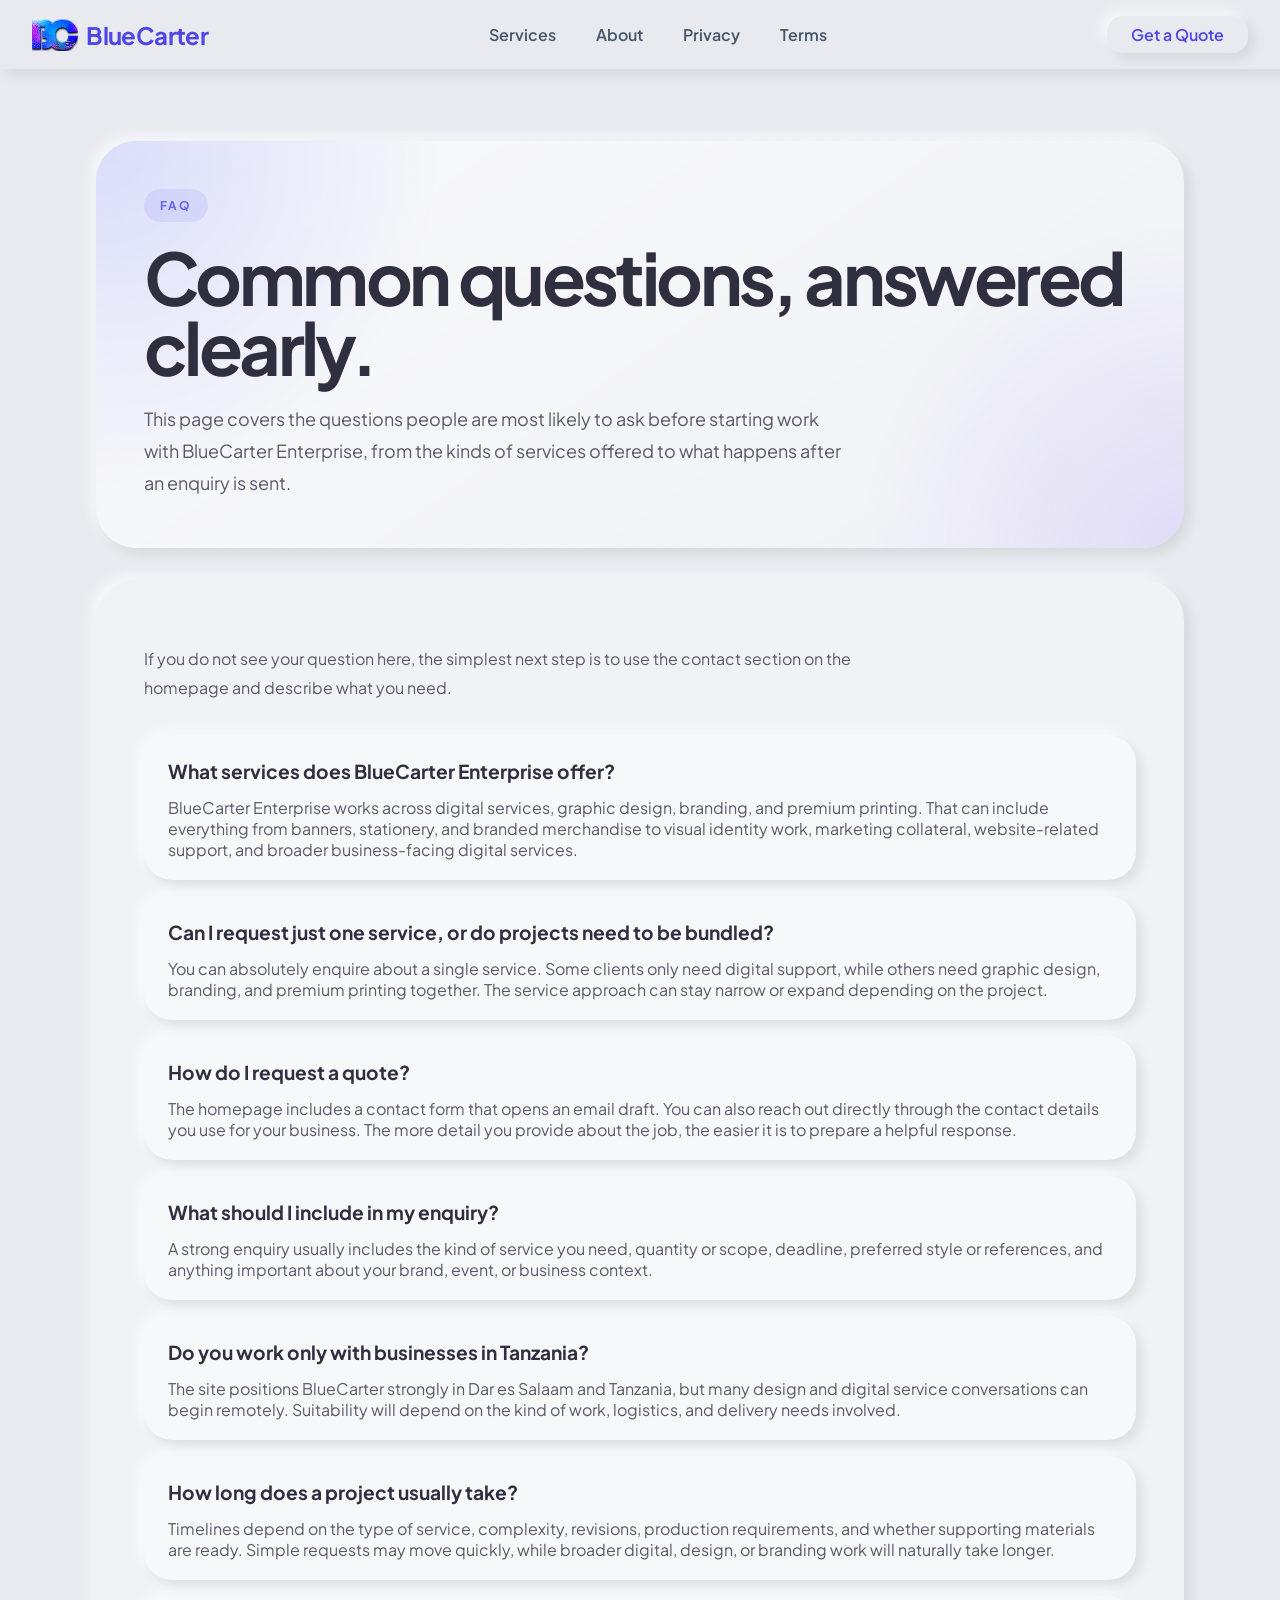
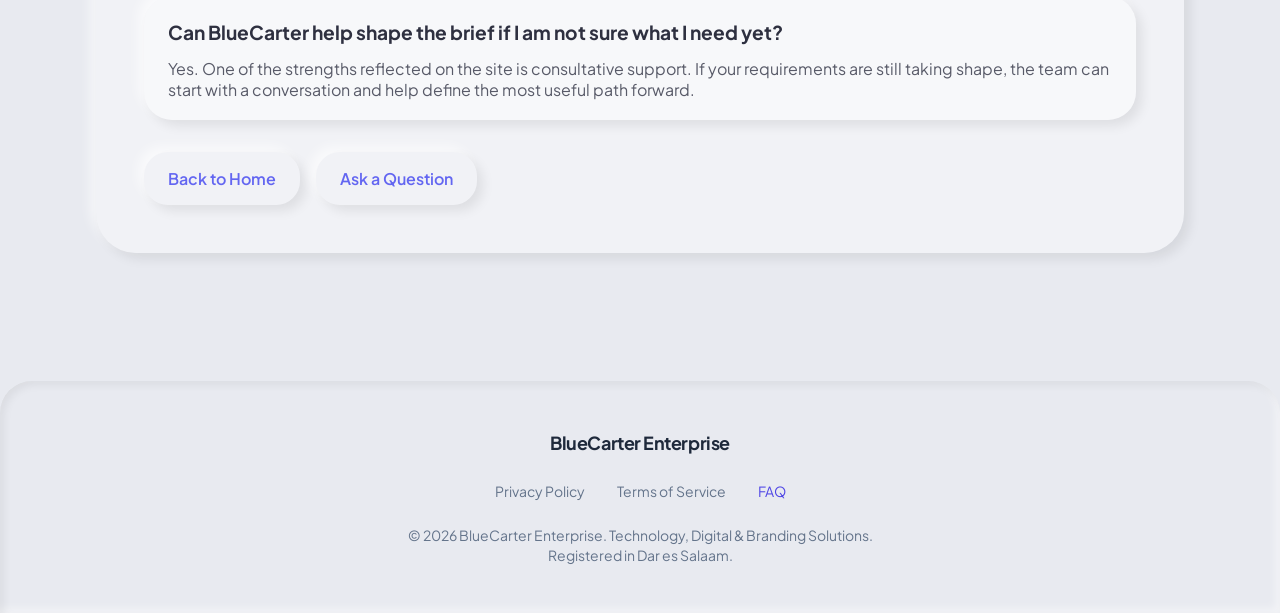
==== faq.html @ fdbb9dce "Initial commit" ====
<!DOCTYPE html>
<html class="light" lang="en">
<head>
  <meta charset="utf-8" />
  <meta content="width=device-width, initial-scale=1.0" name="viewport" />
  <title>FAQ | BlueCarter Enterprise</title>
  <meta content="Frequently asked questions about BlueCarter Enterprise services, process, and enquiries." name="description" />
  <link href="https://fonts.googleapis.com/css2?family=Plus+Jakarta+Sans:wght@400;500;600;700;800&display=swap" rel="stylesheet" />
  <link href="https://fonts.googleapis.com/css2?family=Material+Symbols+Outlined:wght,FILL@100..700,0..1&display=swap" rel="stylesheet" />
  <link href="assets/logos/bc_logo_32x32.png" rel="icon" sizes="32x32" type="image/png" />
  <link href="assets/logos/bc_logo_192x192.png" rel="icon" sizes="192x192" type="image/png" />
  <link href="assets/css/styles.css" rel="stylesheet" />
</head>
<body class="bg-background selection:bg-primary-container selection:text-on-primary-container">
  <div class="site-shell">
    <nav class="sticky top-0 w-full z-50 bg-[#e8eaf0] flex justify-between items-center px-8 py-4 max-w-full mx-auto shadow-[6px_6px_12px_rgba(0,0,0,0.08),-6px_-6px_12px_rgba(255,255,255,0.6)]">
      <a class="flex items-center gap-2 text-2xl font-bold text-indigo-600 tracking-tight" href="index.html">
        <img alt="BlueCarter logo" src="assets/logos/bc_logo.png" style="height: 2rem; width: auto;" />
        <span>BlueCarter</span>
      </a>

      <div class="hidden md:flex space-x-10 font-['Plus_Jakarta_Sans'] font-semibold">
        <a class="text-slate-600 hover:text-indigo-500 transition-colors duration-300" href="index.html#services">Services</a>
        <a class="text-slate-600 hover:text-indigo-500 transition-colors duration-300" href="index.html#about">About</a>
        <a class="text-slate-600 hover:text-indigo-500 transition-colors duration-300" href="privacy-policy.html">Privacy</a>
        <a class="text-slate-600 hover:text-indigo-500 transition-colors duration-300" href="terms-of-service.html">Terms</a>
      </div>

      <a class="neomorph-raised px-6 py-2 rounded-lg text-indigo-600 font-semibold active:shadow-[inset_4px_4px_8px_rgba(0,0,0,0.06),inset_-4px_-4px_8px_rgba(255,255,255,0.5)] transition-all" href="index.html#contact">
        Get a Quote
      </a>
    </nav>

    <main class="page-main">
      <section class="page-hero">
        <div class="page-hero-card neomorph-raised">
          <span class="eyebrow">FAQ</span>
          <h1 class="text-on-surface">Common questions, answered clearly.</h1>
          <p>
            This page covers the questions people are most likely to ask before starting work with BlueCarter Enterprise,
            from the kinds of services offered to what happens after an enquiry is sent.
          </p>
        </div>
      </section>

      <section class="content-page">
        <div class="content-card neomorph-raised">
          <div class="content-prose">
            <p>
              If you do not see your question here, the simplest next step is to use the contact section on the homepage and describe what you need.
            </p>
          </div>

          <div class="faq-list">
            <section class="faq-item neomorph-raised">
              <h2 class="text-on-surface">What services does BlueCarter Enterprise offer?</h2>
              <p class="text-on-surface-variant">
                BlueCarter Enterprise works across digital services, graphic design, branding, and premium printing. That can include everything
                from banners, stationery, and branded merchandise to visual identity work, marketing collateral, website-related support, and broader business-facing digital services.
              </p>
            </section>

            <section class="faq-item neomorph-raised">
              <h2 class="text-on-surface">Can I request just one service, or do projects need to be bundled?</h2>
              <p class="text-on-surface-variant">
                You can absolutely enquire about a single service. Some clients only need digital support, while others need graphic design, branding, and premium printing together.
                The service approach can stay narrow or expand depending on the project.
              </p>
            </section>

            <section class="faq-item neomorph-raised">
              <h2 class="text-on-surface">How do I request a quote?</h2>
              <p class="text-on-surface-variant">
                The homepage includes a contact form that opens an email draft. You can also reach out directly through the contact details you use for your business.
                The more detail you provide about the job, the easier it is to prepare a helpful response.
              </p>
            </section>

            <section class="faq-item neomorph-raised">
              <h2 class="text-on-surface">What should I include in my enquiry?</h2>
              <p class="text-on-surface-variant">
                A strong enquiry usually includes the kind of service you need, quantity or scope, deadline, preferred style or references,
                and anything important about your brand, event, or business context.
              </p>
            </section>

            <section class="faq-item neomorph-raised">
              <h2 class="text-on-surface">Do you work only with businesses in Tanzania?</h2>
              <p class="text-on-surface-variant">
                The site positions BlueCarter strongly in Dar es Salaam and Tanzania, but many design and digital service conversations can begin remotely.
                Suitability will depend on the kind of work, logistics, and delivery needs involved.
              </p>
            </section>

            <section class="faq-item neomorph-raised">
              <h2 class="text-on-surface">How long does a project usually take?</h2>
              <p class="text-on-surface-variant">
                Timelines depend on the type of service, complexity, revisions, production requirements, and whether supporting materials are ready.
                Simple requests may move quickly, while broader digital, design, or branding work will naturally take longer.
              </p>
            </section>

            <section class="faq-item neomorph-raised">
              <h2 class="text-on-surface">Can BlueCarter help shape the brief if I am not sure what I need yet?</h2>
              <p class="text-on-surface-variant">
                Yes. One of the strengths reflected on the site is consultative support. If your requirements are still taking shape,
                the team can start with a conversation and help define the most useful path forward.
              </p>
            </section>
          </div>

          <div class="page-actions">
            <a class="button-link neomorph-raised rounded-xl text-primary font-semibold transition-all" href="index.html">Back to Home</a>
            <a class="button-link neomorph-raised rounded-xl text-primary font-semibold transition-all" href="index.html#contact">Ask a Question</a>
          </div>
        </div>
      </section>
    </main>

    <footer class="w-full rounded-t-[32px] bg-[#e8eaf0] shadow-[inset_4px_4px_8px_rgba(0,0,0,0.06),inset_-4px_-4px_8px_rgba(255,255,255,0.5)] mt-12">
      <div class="flex flex-col items-center py-12 px-6 space-y-6 w-full font-['Plus_Jakarta_Sans'] text-sm">
        <div class="text-lg font-bold text-slate-800 tracking-tight">BlueCarter Enterprise</div>

        <div class="flex space-x-8">
          <a class="text-slate-500 hover:text-indigo-500 transition-opacity duration-200" href="privacy-policy.html">Privacy Policy</a>
          <a class="text-slate-500 hover:text-indigo-500 transition-opacity duration-200" href="terms-of-service.html">Terms of Service</a>
          <a class="text-indigo-600 transition-opacity duration-200" href="faq.html">FAQ</a>
        </div>

        <div class="text-slate-500 text-center max-w-lg">
          © <span id="year"></span> BlueCarter Enterprise. Technology, Digital &amp; Branding Solutions.
          <br />
          Registered in Dar es Salaam.
        </div>
      </div>
    </footer>
  </div>
  <script>
    document.getElementById("year").textContent = new Date().getFullYear();
  </script>
</body>
</html>
---- assets/css/styles.css ----
/* Design tokens shared across the homepage and the standalone content pages. */
:root {
  --color-background: #e8eaf0;
  --color-surface-container-low: #e5e7ed;
  --color-primary: #6366f1;
  --color-primary-container: #818cf8;
  --color-tertiary: #7c3aed;
  --color-tertiary-container: #a78bfa;
  --color-on-surface: #2e3040;
  --color-on-surface-variant: #585a68;
  --color-secondary: #6c6e7e;
  --color-on-primary-container: #e0e2ff;
  --color-ring-primary: rgba(99, 102, 241, 0.35);
}

*,
*::before,
*::after {
  box-sizing: border-box;
}

html {
  scroll-behavior: smooth;
}

body {
  margin: 0;
  font-family: "Plus Jakarta Sans", sans-serif;
  background-color: var(--color-background);
  color: var(--color-on-surface);
}

body::selection {
  background-color: var(--color-primary-container);
  color: var(--color-on-primary-container);
}

img {
  display: block;
  max-width: 100%;
}

button,
input,
select,
textarea {
  font: inherit;
}

button {
  border: 0;
  background: none;
  cursor: pointer;
}

a {
  color: inherit;
  text-decoration: none;
}

.neomorph-raised {
  box-shadow:
    6px 6px 12px rgba(0, 0, 0, 0.08),
    -6px -6px 12px rgba(255, 255, 255, 0.6);
}

.neomorph-inset,
.active\:neomorph-inset:active {
  box-shadow:
    inset 4px 4px 8px rgba(0, 0, 0, 0.06),
    inset -4px -4px 8px rgba(255, 255, 255, 0.5);
}

.material-symbols-outlined {
  font-variation-settings: "FILL" 0, "wght" 500, "GRAD" 0, "opsz" 24;
  line-height: 1;
  display: inline-flex;
  align-items: center;
  justify-content: center;
}

@keyframes marquee {
  0% {
    transform: translateX(0);
  }

  100% {
    transform: translateX(-50%);
  }
}

.animate-marquee {
  display: flex;
  width: max-content;
  animation: marquee 120s linear infinite;
}

@media (prefers-reduced-motion: reduce) {
  .animate-marquee {
    animation: none;
  }

  *,
  *::before,
  *::after {
    scroll-behavior: auto !important;
    transition-duration: 0s !important;
  }
}

.light {
  color-scheme: light;
}

/* Homepage utility-style classes.
   The landing page was originally authored with Tailwind-like utilities in the markup,
   so these class definitions preserve that structure without reworking the HTML. */
.absolute {
  position: absolute;
}

.relative {
  position: relative;
}

.sticky {
  position: sticky;
}

.block {
  display: block;
}

.hidden {
  display: none;
}

.flex {
  display: flex;
}

.grid {
  display: grid;
}

.flex-col {
  flex-direction: column;
}

.flex-wrap {
  flex-wrap: wrap;
}

.items-center {
  align-items: center;
}

.items-start {
  align-items: flex-start;
}

.justify-between {
  justify-content: space-between;
}

.justify-center {
  justify-content: center;
}

.flex-shrink-0 {
  flex-shrink: 0;
}

.w-full {
  width: 100%;
}

.w-10 {
  width: 2.5rem;
}

.w-12 {
  width: 3rem;
}

.w-14 {
  width: 3.5rem;
}

.w-20 {
  width: 5rem;
}

.w-96 {
  width: 24rem;
}

.max-w-full {
  max-width: 100%;
}

.max-w-3xl {
  max-width: 48rem;
}

.max-w-4xl {
  max-width: 56rem;
}

.max-w-5xl {
  max-width: 64rem;
}

.max-w-7xl {
  max-width: 80rem;
}

.max-w-lg {
  max-width: 32rem;
}

.min-h-\[360px\] {
  min-height: 360px;
}

.min-h-\[819px\] {
  min-height: 819px;
}

.h-1\.5 {
  height: 0.375rem;
}

.h-10 {
  height: 2.5rem;
}

.h-12 {
  height: 3rem;
}

.h-14 {
  height: 3.5rem;
}

.h-96 {
  height: 24rem;
}

.h-\[500px\] {
  height: 500px;
}

.mx-auto {
  margin-left: auto;
  margin-right: auto;
}

.mb-2 {
  margin-bottom: 0.5rem;
}

.mb-3 {
  margin-bottom: 0.75rem;
}

.mb-4 {
  margin-bottom: 1rem;
}

.mb-6 {
  margin-bottom: 1.5rem;
}

.mb-8 {
  margin-bottom: 2rem;
}

.mb-12 {
  margin-bottom: 3rem;
}

.mb-16 {
  margin-bottom: 4rem;
}

.mt-6 {
  margin-top: 1.5rem;
}

.mt-12 {
  margin-top: 3rem;
}

.ml-2 {
  margin-left: 0.5rem;
}

.p-4 {
  padding: 1rem;
}

.p-8 {
  padding: 2rem;
}

.p-12 {
  padding: 3rem;
}

.px-4 {
  padding-left: 1rem;
  padding-right: 1rem;
}

.px-6 {
  padding-left: 1.5rem;
  padding-right: 1.5rem;
}

.px-8 {
  padding-left: 2rem;
  padding-right: 2rem;
}

.px-10 {
  padding-left: 2.5rem;
  padding-right: 2.5rem;
}

.py-2 {
  padding-top: 0.5rem;
  padding-bottom: 0.5rem;
}

.py-4 {
  padding-top: 1rem;
  padding-bottom: 1rem;
}

.py-5 {
  padding-top: 1.25rem;
  padding-bottom: 1.25rem;
}

.py-6 {
  padding-top: 1.5rem;
  padding-bottom: 1.5rem;
}

.py-12 {
  padding-top: 3rem;
  padding-bottom: 3rem;
}

.py-20 {
  padding-top: 5rem;
  padding-bottom: 5rem;
}

.py-24 {
  padding-top: 6rem;
  padding-bottom: 6rem;
}

.pt-4 {
  padding-top: 1rem;
}

.pr-12 {
  padding-right: 3rem;
}

.top-0 {
  top: 0;
}

.top-1\/4 {
  top: 25%;
}

.bottom-1\/4 {
  bottom: 25%;
}

.left-1\/4 {
  left: 25%;
}

.right-1\/4 {
  right: 25%;
}

.inset-0 {
  inset: 0;
}

.z-0 {
  z-index: 0;
}

.z-10 {
  z-index: 10;
}

.z-50 {
  z-index: 50;
}

.overflow-hidden {
  overflow: hidden;
}

.pointer-events-none {
  pointer-events: none;
}

.whitespace-nowrap {
  white-space: nowrap;
}

.object-cover {
  object-fit: cover;
}

.appearance-none {
  appearance: none;
}

.outline-none {
  outline: none;
}

.text-center {
  text-align: center;
}

.text-sm {
  font-size: 0.875rem;
  line-height: 1.25rem;
}

.text-lg {
  font-size: 1.125rem;
  line-height: 1.75rem;
}

.text-xl {
  font-size: 1.25rem;
  line-height: 1.75rem;
}

.text-2xl {
  font-size: 1.5rem;
  line-height: 2rem;
}

.text-3xl {
  font-size: 1.875rem;
  line-height: 2.25rem;
}

.text-4xl {
  font-size: 2.25rem;
  line-height: 2.5rem;
}

.text-5xl {
  font-size: 3rem;
  line-height: 1;
}

.font-medium {
  font-weight: 500;
}

.font-semibold {
  font-weight: 600;
}

.font-bold {
  font-weight: 700;
}

.font-extrabold {
  font-weight: 800;
}

.uppercase {
  text-transform: uppercase;
}

.leading-none {
  line-height: 1;
}

.leading-tight {
  line-height: 1.2;
}

.leading-relaxed {
  line-height: 1.625;
}

.tracking-tight {
  letter-spacing: -0.025em;
}

.tracking-tighter {
  letter-spacing: -0.05em;
}

.tracking-widest {
  letter-spacing: 0.1em;
}

.text-primary {
  color: var(--color-primary);
}

.text-secondary {
  color: var(--color-secondary);
}

.text-tertiary {
  color: var(--color-tertiary);
}

.text-on-surface {
  color: var(--color-on-surface);
}

.text-on-surface-variant {
  color: var(--color-on-surface-variant);
}

.text-indigo-600 {
  color: #4f46e5;
}

.text-slate-400\/50 {
  color: rgba(148, 163, 184, 0.5);
}

.text-slate-500 {
  color: #64748b;
}

.text-slate-600 {
  color: #475569;
}

.text-slate-800 {
  color: #1e293b;
}

.bg-background,
.bg-\[\#e8eaf0\] {
  background-color: var(--color-background);
}

.bg-surface-container-low {
  background-color: var(--color-surface-container-low);
}

.bg-primary {
  background-color: var(--color-primary);
}

.bg-primary-container {
  background-color: var(--color-primary-container);
}

.bg-tertiary-container {
  background-color: var(--color-tertiary-container);
}

.bg-gradient-to-br {
  background-image: linear-gradient(to bottom right, rgba(255, 255, 255, 0.4), transparent);
}

.from-white\/40,
.to-transparent {
  color: inherit;
}

.mix-blend-multiply {
  mix-blend-mode: multiply;
}

.filter {
  filter: var(--tw-filter);
}

.blur-3xl {
  --tw-filter: blur(64px);
}

.opacity-0 {
  opacity: 0;
}

.opacity-30 {
  opacity: 0.3;
}

.opacity-40 {
  opacity: 0.4;
}

.border-none {
  border: none;
}

.border-b-2 {
  border-bottom-width: 2px;
  border-bottom-style: solid;
}

.border-indigo-600 {
  border-color: #4f46e5;
}

.ring-1 {
  box-shadow:
    0 0 0 1px rgba(99, 102, 241, 0.1),
    6px 6px 12px rgba(0, 0, 0, 0.08),
    -6px -6px 12px rgba(255, 255, 255, 0.6);
}

.ring-primary\/10 {
  box-shadow:
    0 0 0 1px rgba(99, 102, 241, 0.1),
    6px 6px 12px rgba(0, 0, 0, 0.08),
    -6px -6px 12px rgba(255, 255, 255, 0.6);
}

.shadow-\[6px_6px_12px_rgba\(0\,0\,0\,0\.08\)\,-6px_-6px_12px_rgba\(255\,255\,255\,0\.6\)\] {
  box-shadow:
    6px 6px 12px rgba(0, 0, 0, 0.08),
    -6px -6px 12px rgba(255, 255, 255, 0.6);
}

.shadow-\[inset_4px_4px_8px_rgba\(0\,0\,0\,0\.06\)\,inset_-4px_-4px_8px_rgba\(255\,255\,255\,0\.5\)\] {
  box-shadow:
    inset 4px 4px 8px rgba(0, 0, 0, 0.06),
    inset -4px -4px 8px rgba(255, 255, 255, 0.5);
}

.rounded-full {
  border-radius: 9999px;
}

.rounded-lg {
  border-radius: 1rem;
}

.rounded-xl {
  border-radius: 1.5rem;
}

.rounded-2xl {
  border-radius: 1rem;
}

.rounded-\[32px\] {
  border-radius: 32px;
}

.rounded-\[40px\] {
  border-radius: 40px;
}

.rounded-\[48px\] {
  border-radius: 48px;
}

.rounded-t-\[32px\] {
  border-top-left-radius: 32px;
  border-top-right-radius: 32px;
}

.transition,
.transition-all,
.transition-colors,
.transition-opacity {
  transition-duration: 300ms;
  transition-timing-function: ease;
}

.transition {
  transition-property: all;
}

.transition-all {
  transition-property: all;
}

.transition-colors {
  transition-property: color, background-color, border-color;
}

.transition-opacity {
  transition-property: opacity;
}

.duration-200 {
  transition-duration: 200ms;
}

.duration-300 {
  transition-duration: 300ms;
}

.duration-500 {
  transition-duration: 500ms;
}

.group:hover .group-hover\:opacity-100 {
  opacity: 1;
}

.group:hover .group-hover\:scale-110 {
  transform: scale(1.1);
}

.group:hover .group-hover\:rotate-3 {
  transform: rotate(3deg);
}

.group:hover .group-hover\:scale-110.group-hover\:rotate-3 {
  transform: scale(1.1) rotate(3deg);
}

.hover\:-translate-y-1:hover {
  transform: translateY(-0.25rem);
}

.hover\:translate-y-\[-2px\]:hover {
  transform: translateY(-2px);
}

.active\:translate-y-\[2px\]:active {
  transform: translateY(2px);
}

.hover\:text-indigo-500:hover {
  color: #6366f1;
}

.hover\:text-primary:hover {
  color: var(--color-primary);
}

.hover\:shadow-\[10px_10px_20px_rgba\(0\,0\,0\,0\.12\)\,-10px_-10px_20px_rgba\(255\,255\,255\,0\.7\)\]:hover {
  box-shadow:
    10px 10px 20px rgba(0, 0, 0, 0.12),
    -10px -10px 20px rgba(255, 255, 255, 0.7);
}

.active\:shadow-\[inset_4px_4px_8px_rgba\(0\,0\,0\,0\.06\)\,inset_-4px_-4px_8px_rgba\(255\,255\,255\,0\.5\)\]:active {
  box-shadow:
    inset 4px 4px 8px rgba(0, 0, 0, 0.06),
    inset -4px -4px 8px rgba(255, 255, 255, 0.5);
}

.focus\:ring-2:focus {
  box-shadow: 0 0 0 2px var(--color-ring-primary);
}

.focus\:ring-primary:focus {
  box-shadow: 0 0 0 2px var(--color-ring-primary);
}

.placeholder\:text-slate-400::placeholder {
  color: #94a3b8;
}

.space-x-4 > * + * {
  margin-left: 1rem;
}

.space-x-8 > * + * {
  margin-left: 2rem;
}

.space-x-10 > * + * {
  margin-left: 2.5rem;
}

.space-x-12 > * + * {
  margin-left: 3rem;
}

.space-y-2 > * + * {
  margin-top: 0.5rem;
}

.space-y-6 > * + * {
  margin-top: 1.5rem;
}

.space-y-8 > * + * {
  margin-top: 2rem;
}

.gap-2 {
  gap: 0.5rem;
}

.gap-3 {
  gap: 0.75rem;
}

.gap-6 {
  gap: 1.5rem;
}

.gap-8 {
  gap: 2rem;
}

.gap-16 {
  gap: 4rem;
}

.grid-cols-1 {
  grid-template-columns: 1fr;
}

.auto-rows-fr {
  grid-auto-rows: 1fr;
}

.font-\[\'Plus_Jakarta_Sans\'\] {
  font-family: "Plus Jakarta Sans", sans-serif;
}

nav a:focus-visible,
button:focus-visible,
input:focus-visible,
select:focus-visible,
textarea:focus-visible {
  outline: 2px solid var(--color-primary);
  outline-offset: 2px;
}

@media (min-width: 768px) {
  .md\:flex {
    display: flex;
  }

  .md\:flex-row {
    flex-direction: row;
  }

  .md\:grid-cols-2 {
    grid-template-columns: repeat(2, minmax(0, 1fr));
  }

  .md\:p-16 {
    padding: 4rem;
  }

  .md\:text-2xl {
    font-size: 1.5rem;
    line-height: 2rem;
  }

  .md\:text-7xl {
    font-size: 4.5rem;
    line-height: 1;
  }
}

@media (min-width: 1024px) {
  .lg\:grid-cols-2 {
    grid-template-columns: repeat(2, minmax(0, 1fr));
  }
}

@media (max-width: 767px) {
  .sticky {
    position: static;
  }

  .min-h-\[819px\] {
    min-height: auto;
    padding-top: 5rem;
    padding-bottom: 5rem;
  }

  nav {
    gap: 1rem;
    padding-left: 1.25rem;
    padding-right: 1.25rem;
  }

  .rounded-\[48px\] {
    border-radius: 32px;
  }
}

/* Shared content-page pattern.
   These classes are intentionally separate from the homepage utilities because the
   legal/help pages need calmer, document-first layouts while still using the same
   brand palette, spacing language, and surface treatment. */
.site-shell {
  min-height: 100vh;
  display: flex;
  flex-direction: column;
}

.page-main {
  flex: 1;
}

.page-hero {
  max-width: 72rem;
  margin: 0 auto;
  padding: 4.5rem 2rem 2rem;
}

.page-hero-card {
  position: relative;
  overflow: hidden;
  border-radius: 40px;
  padding: 3rem;
  background:
    radial-gradient(circle at top left, rgba(129, 140, 248, 0.26), transparent 30%),
    radial-gradient(circle at bottom right, rgba(167, 139, 250, 0.22), transparent 28%),
    linear-gradient(145deg, rgba(255, 255, 255, 0.72), rgba(255, 255, 255, 0.38));
}

.eyebrow {
  display: inline-flex;
  align-items: center;
  gap: 0.5rem;
  padding: 0.55rem 1rem;
  border-radius: 9999px;
  background-color: rgba(99, 102, 241, 0.12);
  color: var(--color-primary);
  font-size: 0.75rem;
  font-weight: 700;
  letter-spacing: 0.16em;
  text-transform: uppercase;
}

.page-hero h1 {
  margin: 1.25rem 0 0;
  font-size: clamp(2.5rem, 6vw, 4.5rem);
  line-height: 0.98;
  letter-spacing: -0.05em;
}

.page-hero p {
  max-width: 44rem;
  margin: 1.25rem 0 0;
  color: var(--color-on-surface-variant);
  font-size: 1.125rem;
  line-height: 1.8;
}

.content-page {
  max-width: 72rem;
  margin: 0 auto;
  padding: 0 2rem 5rem;
}

.content-card {
  border-radius: 40px;
  padding: 3rem;
  background-color: rgba(255, 255, 255, 0.38);
}

.content-prose {
  max-width: 48rem;
}

.content-prose h2 {
  margin: 2.5rem 0 0.85rem;
  font-size: 1.75rem;
  line-height: 1.2;
  letter-spacing: -0.03em;
}

.content-prose h2:first-child {
  margin-top: 0;
}

.content-prose p,
.content-prose li {
  color: var(--color-on-surface-variant);
  font-size: 1rem;
  line-height: 1.85;
}

.content-prose ul {
  margin: 0.9rem 0 0;
  padding-left: 1.25rem;
}

.content-prose li + li {
  margin-top: 0.4rem;
}

.content-prose a {
  color: var(--color-primary);
}

.page-actions {
  display: flex;
  flex-wrap: wrap;
  gap: 1rem;
  margin-top: 2rem;
}

/* Reusable button-like anchor used on the content pages for simple page actions. */
.button-link {
  display: inline-flex;
  align-items: center;
  justify-content: center;
  gap: 0.5rem;
  padding: 1rem 1.5rem;
}

.faq-list {
  display: grid;
  gap: 1rem;
  margin-top: 2rem;
}

/* FAQ cards stay visually lighter than homepage feature tiles so reading remains primary. */
.faq-item {
  border-radius: 28px;
  padding: 1.5rem 1.5rem 1.25rem;
  background-color: rgba(255, 255, 255, 0.42);
}

.faq-item h2 {
  margin: 0;
  font-size: 1.2rem;
  line-height: 1.35;
}

.faq-item p {
  margin: 0.75rem 0 0;
}

@media (max-width: 767px) {
  /* Content pages use their own mobile spacing rules so text-heavy layouts stay readable
     without affecting the landing page’s more promotional composition. */
  .page-hero {
    padding: 2.5rem 1.25rem 1.25rem;
  }

  .content-page {
    padding: 0 1.25rem 3rem;
  }

  .page-hero-card,
  .content-card {
    padding: 2rem 1.5rem;
    border-radius: 32px;
  }
}
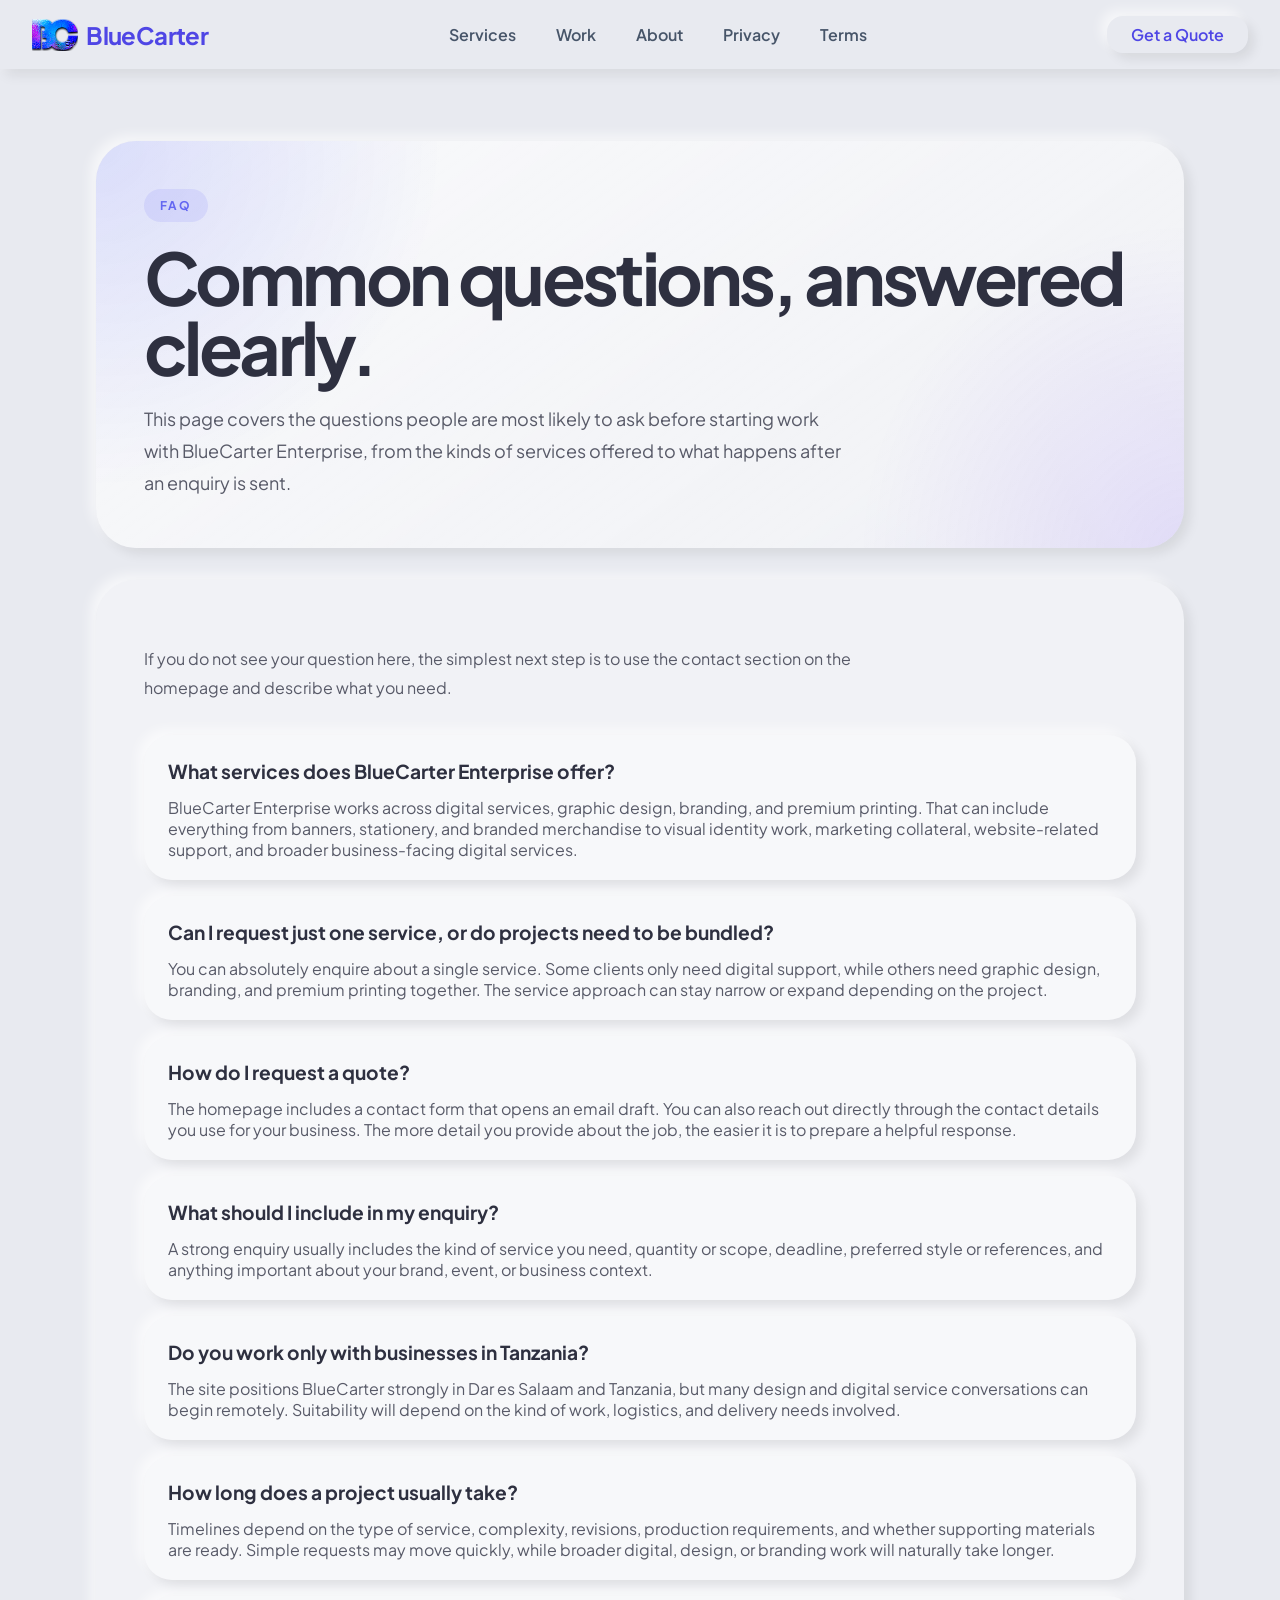
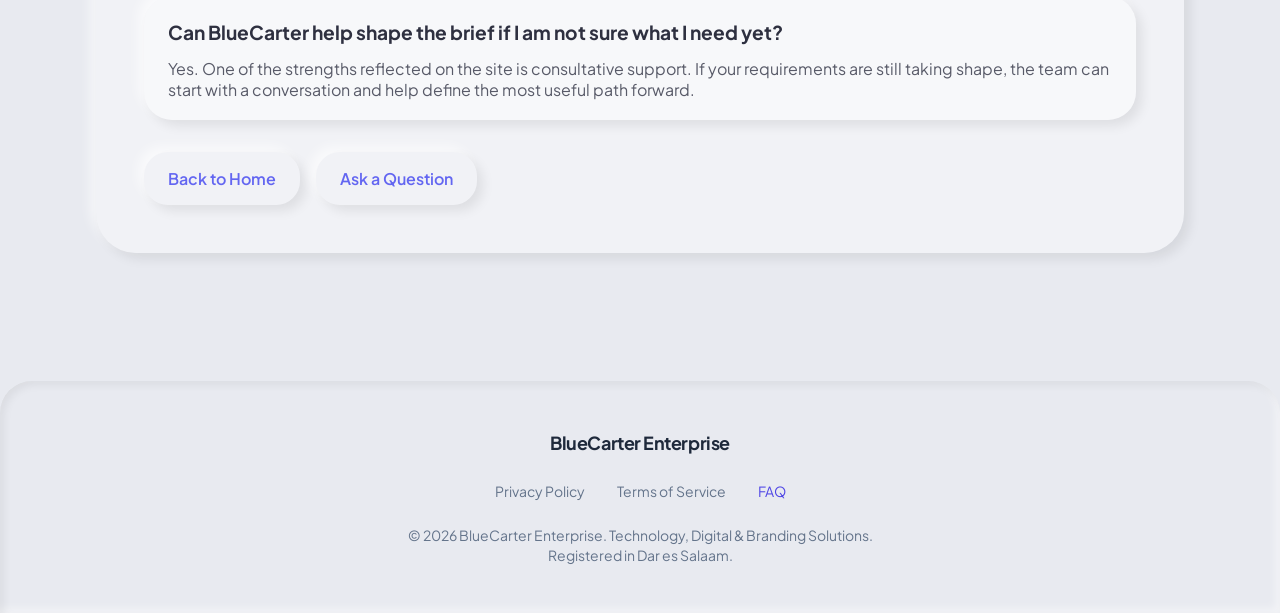
==== commit 53a1dcee: "feat: refine site structure and add standalone support pages - convert the site to a cleaner static " ====
--- a/faq.html
+++ b/faq.html
@@ -21,6 +21,7 @@
 
       <div class="hidden md:flex space-x-10 font-['Plus_Jakarta_Sans'] font-semibold">
         <a class="text-slate-600 hover:text-indigo-500 transition-colors duration-300" href="index.html#services">Services</a>
+        <a class="text-slate-600 hover:text-indigo-500 transition-colors duration-300" href="work.html">Work</a>
         <a class="text-slate-600 hover:text-indigo-500 transition-colors duration-300" href="index.html#about">About</a>
         <a class="text-slate-600 hover:text-indigo-500 transition-colors duration-300" href="privacy-policy.html">Privacy</a>
         <a class="text-slate-600 hover:text-indigo-500 transition-colors duration-300" href="terms-of-service.html">Terms</a>
